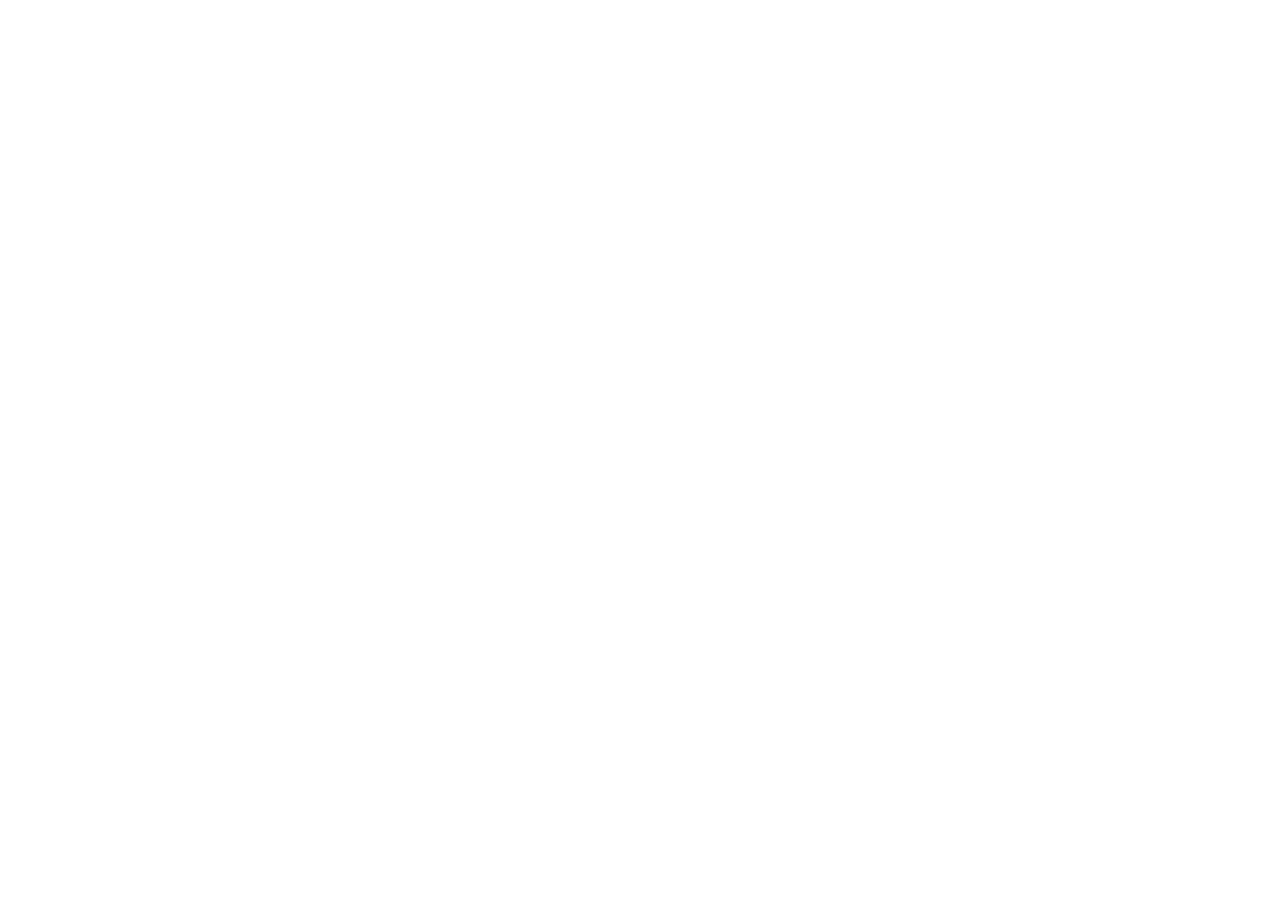
==== index.html @ 6b2c45ed "first commit" ====
<!DOCTYPE html>
<html lang="en">
<head>
    <meta charset="UTF-8">
    <meta name="viewport" content="width=device-width, initial-scale=1.0">
    <title>My team</title>
    <link href="https://cdn.jsdelivr.net/npm/bootstrap@5.3.3/dist/css/bootstrap.min.css" rel="stylesheet" integrity="sha384-QWTKZyjpPEjISv5WaRU9OFeRpok6YctnYmDr5pNlyT2bRjXh0JMhjY6hW+ALEwIH" crossorigin="anonymous">
    <link rel="stylesheet" href="./css/style.css">
</head>
<body>


    

    <script src="./main.js"></script>
</body>
</html>
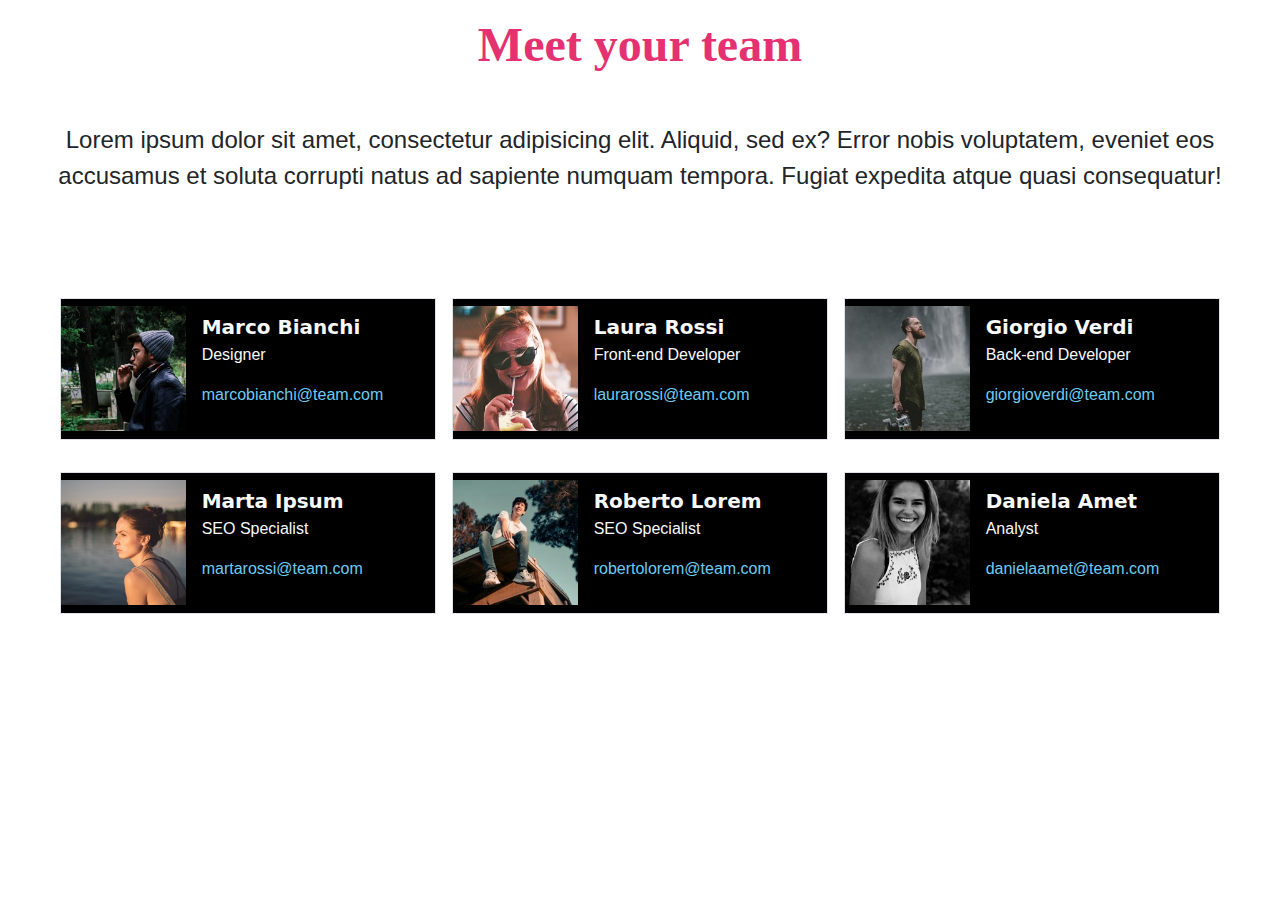
==== commit bd99997d: "Add HTML Jumbotron and grid and card structure. Add style. Add JS for generate cards from Array of O" ====
--- a/index.html
+++ b/index.html
@@ -1,17 +1,66 @@
 <!DOCTYPE html>
 <html lang="en">
+
 <head>
     <meta charset="UTF-8">
     <meta name="viewport" content="width=device-width, initial-scale=1.0">
     <title>My team</title>
-    <link href="https://cdn.jsdelivr.net/npm/bootstrap@5.3.3/dist/css/bootstrap.min.css" rel="stylesheet" integrity="sha384-QWTKZyjpPEjISv5WaRU9OFeRpok6YctnYmDr5pNlyT2bRjXh0JMhjY6hW+ALEwIH" crossorigin="anonymous">
+    <link href="https://cdn.jsdelivr.net/npm/bootstrap@5.3.3/dist/css/bootstrap.min.css" rel="stylesheet"
+        integrity="sha384-QWTKZyjpPEjISv5WaRU9OFeRpok6YctnYmDr5pNlyT2bRjXh0JMhjY6hW+ALEwIH" crossorigin="anonymous">
     <link rel="stylesheet" href="./css/style.css">
 </head>
+
 <body>
 
+    <div class="p-3 mb-4 rounded-3">
+        <div id="container">
+            <h1 class="display-5 fw-bold text-center">Meet your team</h1>
+            <p class="mt-5 fs-4 text-center">
+                Lorem ipsum dolor sit amet, consectetur adipisicing elit. Aliquid, sed ex? Error nobis voluptatem,
+                eveniet eos accusamus et soluta corrupti natus ad sapiente numquam tempora. Fugiat expedita atque quasi
+                consequatur!
+            </p>
+        </div>
+    </div>
 
-    
+
+        <section class="p-5" id="cards">
+
+            <div class="container-fluid">
+                <div class="row row-cols-1 row-cols-ms-2 row-cols-md-3 g-3">
+
+                    <!-- <div class="col">
+                        <div class="card-horizontal mb-3 bg-black border border-radius: 0">
+                            <div class="row g-0 align-items-center">
+                                <div class="col-md-4">
+                                   
+                                    <img src="./img/male1.png" alt="Card title" class="img-fluid img">
+        
+                                    
+                                </div>
+                                <div class="col-md-8">
+                                    <div class="p-3 card-body">
+                                        <h3 class="fs-5 fw-bold name text-light mb-1">Marco Bainchi</h3>
+                                        <p class="text-light">Designer</p>
+                                        <p class="mail">mail@mail.com</p>
+                                    </div>
+                                </div>
+                            </div>
+                        </div>
+                    </div> -->
+
+                    
+                    
+                </div>
+            </div>
+            
+                
+
+        </section>
+
+
 
     <script src="./main.js"></script>
 </body>
+
 </html>--- a/css/style.css
+++ b/css/style.css
@@ -0,0 +1,15 @@
+h1 {
+    color: #E53170;
+    font-family:Georgia, 'Times New Roman', Times, serif
+}
+
+.mail {
+    color: #6ECBF2;
+}
+
+
+p {
+    font-family: Verdana, Geneva, Tahoma, sans-serif;
+}
+
+
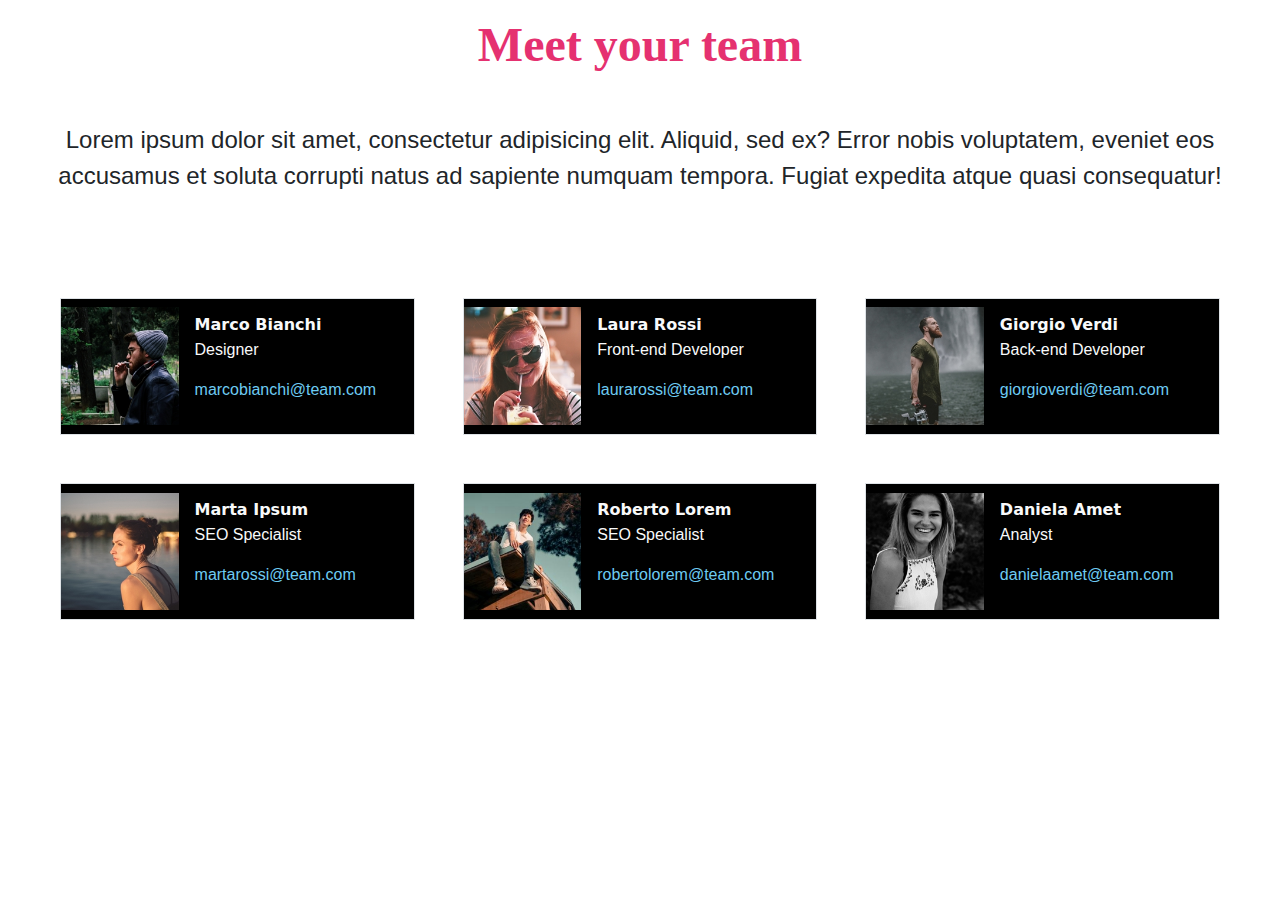
==== commit c3a5f3b8: "Edit card style" ====
--- a/index.html
+++ b/index.html
@@ -27,7 +27,7 @@
         <section class="p-5" id="cards">
 
             <div class="container-fluid">
-                <div class="row row-cols-1 row-cols-ms-2 row-cols-md-3 g-3">
+                <div class="row row-cols-1 row-cols-ms-2 row-cols-md-3 g-5">
 
                     <!-- <div class="col">
                         <div class="card-horizontal mb-3 bg-black border border-radius: 0">
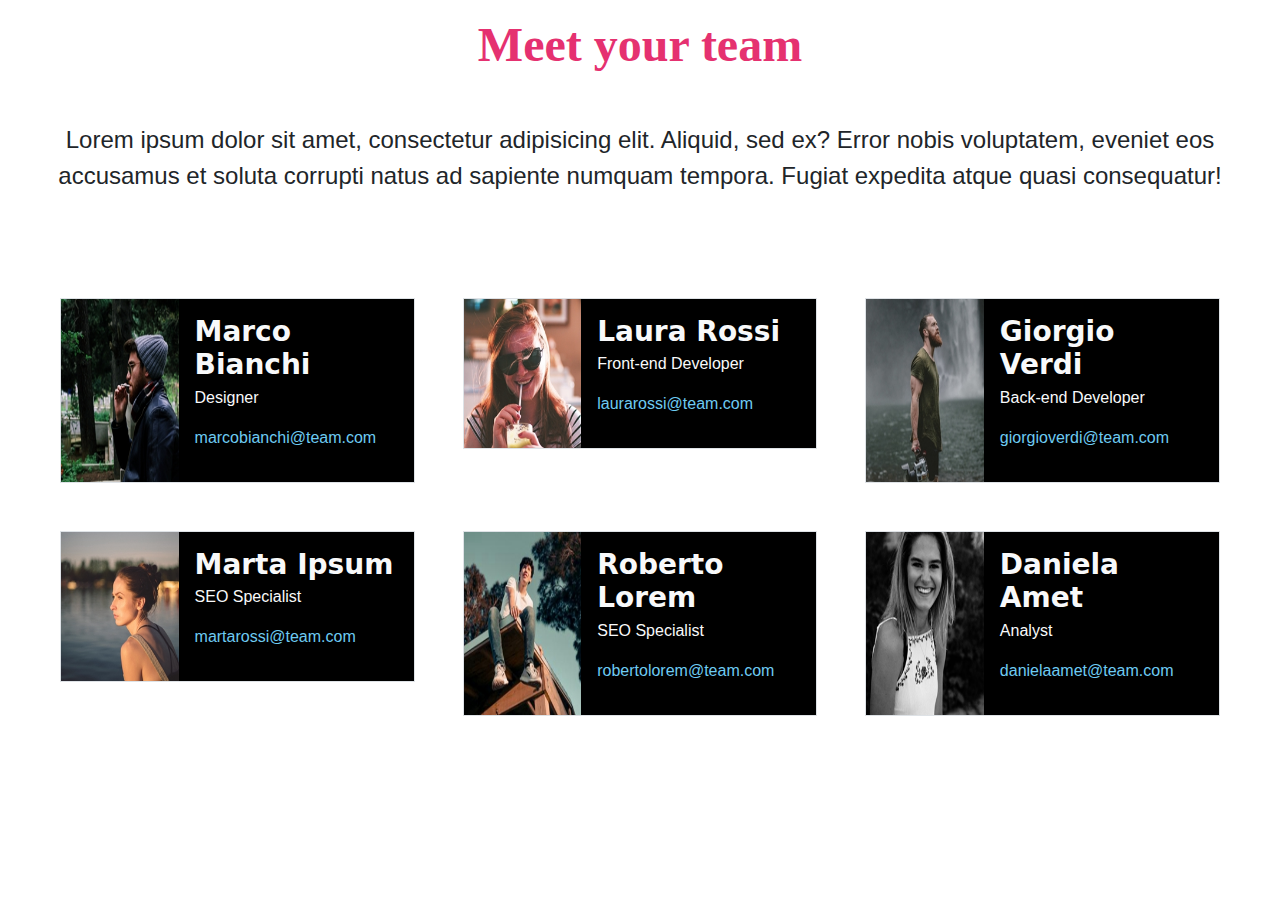
==== commit 35b6fc1d: "Edit image fitting" ====
--- a/index.html
+++ b/index.html
@@ -28,19 +28,17 @@
 
             <div class="container-fluid">
                 <div class="row row-cols-1 row-cols-ms-2 row-cols-md-3 g-5">
-
-                    <!-- <div class="col">
-                        <div class="card-horizontal mb-3 bg-black border border-radius: 0">
+                    
+                  <!--   <div class="col">
+                        <div class="d-flex card-horizontal mb-3 bg-black border border-radius: 0">
                             <div class="row g-0 align-items-center">
-                                <div class="col-md-4">
-                                   
-                                    <img src="./img/male1.png" alt="Card title" class="img-fluid img">
-        
-                                    
+                                <div class="col-md-4 h-100">
+                                        <img src="./img/male1.png" alt="Card title" class=" img-fluid h-100">
                                 </div>
+                                
                                 <div class="col-md-8">
                                     <div class="p-3 card-body">
-                                        <h3 class="fs-5 fw-bold name text-light mb-1">Marco Bainchi</h3>
+                                        <h3 class="fs-8 fw-bold name text-light mb-1">Marco Bainchi</h3>
                                         <p class="text-light">Designer</p>
                                         <p class="mail">mail@mail.com</p>
                                     </div>
--- a/css/style.css
+++ b/css/style.css
@@ -10,6 +10,4 @@
 
 p {
     font-family: Verdana, Geneva, Tahoma, sans-serif;
-}
-
-
+}